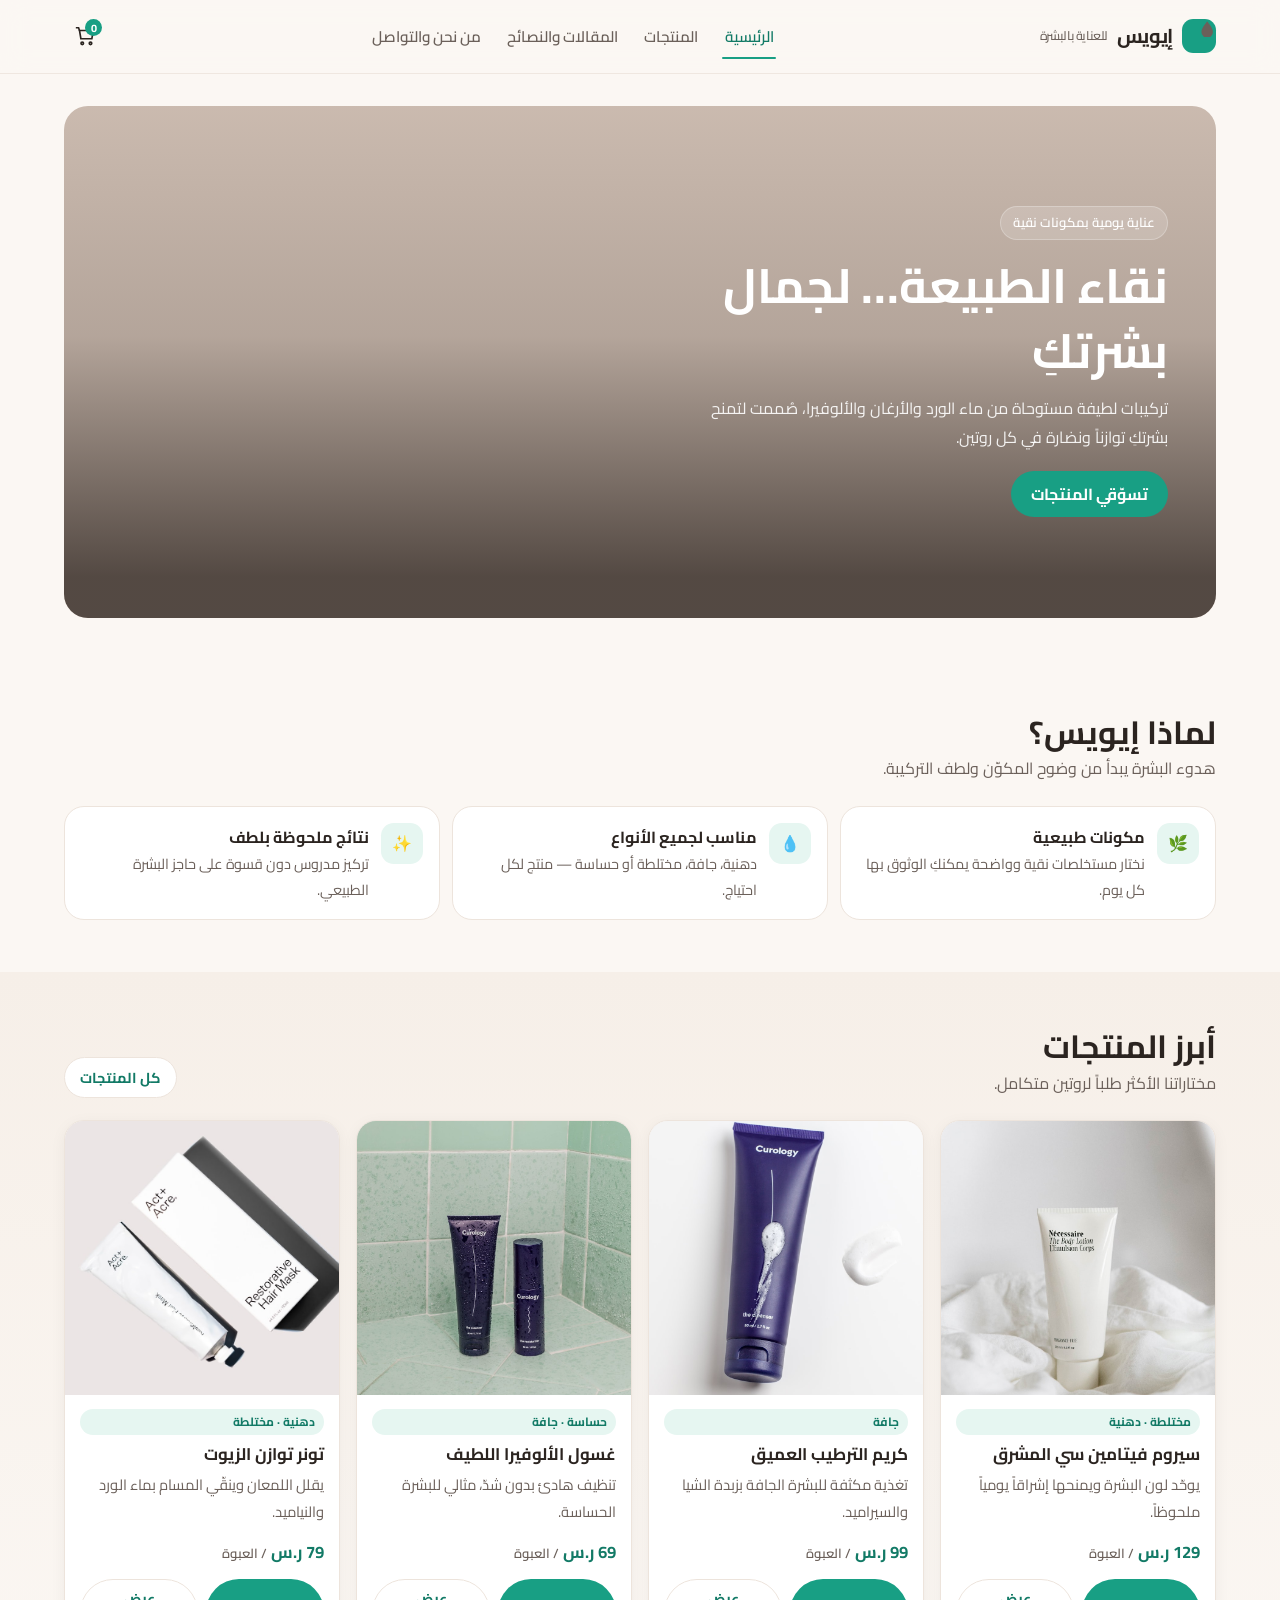
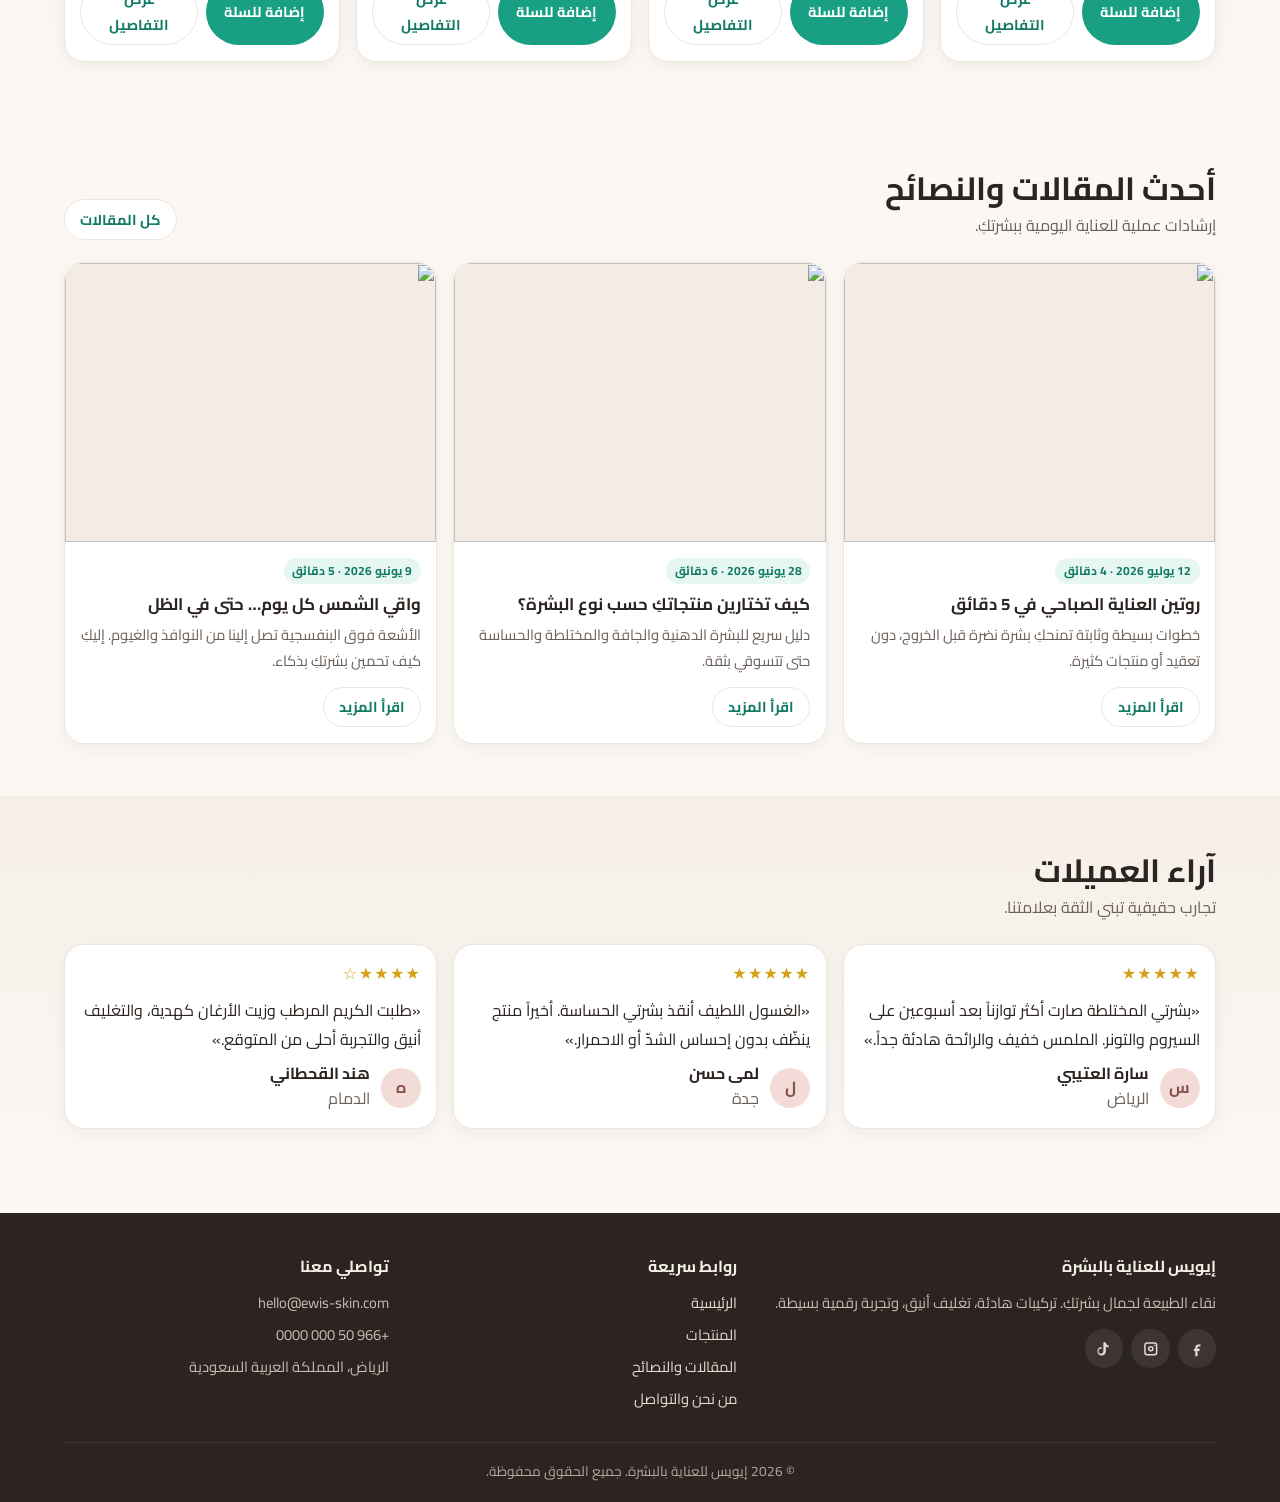
==== cosmetic-main/index.html @ 7ab4794b "Add files via upload" ====
<!DOCTYPE html>
<html lang="ar" dir="rtl">
<head>
  <meta charset="UTF-8">
  <meta name="viewport" content="width=device-width, initial-scale=1">
  <meta name="description" content="إيويس للعناية بالبشرة — تركيبات لطيفة بمكونات طبيعية لنضارة يومية.">
  <title>إيويس للعناية بالبشرة | الصفحة الرئيسية</title>
  <link rel="icon" href="favicon.svg" type="image/svg+xml">
  <link rel="preconnect" href="https://fonts.googleapis.com">
  <link rel="preconnect" href="https://fonts.gstatic.com" crossorigin>
  <link rel="preconnect" href="https://images.unsplash.com">
  <link href="https://fonts.googleapis.com/css2?family=Cairo:wght@400;500;600;700&display=swap" rel="stylesheet">
  <link rel="stylesheet" href="css/style.css">
</head>
<body data-page="home">
  <a class="skip-link" href="#main">تخطّي إلى المحتوى</a>

  <header class="header">
    <div class="header__inner">
      <a class="logo" href="index.html" aria-label="إيويس — الرئيسية">
        <span class="logo__mark" aria-hidden="true">
          <svg viewBox="0 0 24 24" fill="none"><path d="M12 3c4.5 6 7.5 10 7.5 14a7.5 7.5 0 1 1-15 0C4.5 13 7.5 9 12 3z" fill="currentColor"/></svg>
        </span>
        إيويس
        <span>للعناية بالبشرة</span>
      </a>
      <nav class="nav" aria-label="التنقل الرئيسي">
        <a href="index.html" data-nav="home">الرئيسية</a>
        <a href="products.html" data-nav="products">المنتجات</a>
        <a href="blog.html" data-nav="blog">المقالات والنصائح</a>
        <a href="about.html" data-nav="about">من نحن والتواصل</a>
      </nav>
      <div class="header__actions">
        <button class="icon-btn" type="button" data-open-cart aria-label="سلة التسوق">
          <svg width="22" height="22" viewBox="0 0 24 24" fill="none" stroke="currentColor" stroke-width="1.8"><path d="M6 6h15l-1.5 9h-12z"/><path d="M6 6 5 3H2"/><circle cx="9" cy="20" r="1.4"/><circle cx="18" cy="20" r="1.4"/></svg>
          <span class="cart-count" data-cart-count hidden>0</span>
        </button>
        <button class="icon-btn menu-btn" type="button" data-open-menu aria-label="فتح القائمة">
          <svg width="22" height="22" viewBox="0 0 24 24" fill="none" stroke="currentColor" stroke-width="1.8"><path d="M4 7h16M4 12h16M4 17h16"/></svg>
        </button>
      </div>
    </div>
  </header>

  <div class="nav-overlay" data-close></div>
  <nav class="mobile-nav" aria-label="قائمة الجوال">
    <a href="index.html" data-nav="home">الرئيسية</a>
    <a href="products.html" data-nav="products">المنتجات</a>
    <a href="blog.html" data-nav="blog">المقالات والنصائح</a>
    <a href="about.html" data-nav="about">من نحن والتواصل</a>
  </nav>

  <main id="main">
    <section class="hero">
      <div class="container">
        <div class="hero__card" style="background-image:url('https://images.unsplash.com/photo-1616394584738-fc6e612e71b9?auto=format&fit=crop&w=1600&q=75')">
          <div class="hero__content">
            <div class="eyebrow">عناية يومية بمكونات نقية</div>
            <h1>نقاء الطبيعة… لجمال بشرتكِ</h1>
            <p>تركيبات لطيفة مستوحاة من ماء الورد والأرغان والألوفيرا، صُممت لتمنح بشرتكِ توازناً ونضارة في كل روتين.</p>
            <a class="btn btn--primary" href="products.html">تسوّقي المنتجات</a>
          </div>
        </div>
      </div>
    </section>

    <section class="section" aria-labelledby="benefits-title">
      <div class="container">
        <div class="section__head">
          <div>
            <h2 id="benefits-title">لماذا إيويس؟</h2>
            <p class="muted">هدوء البشرة يبدأ من وضوح المكوّن ولطف التركيبة.</p>
          </div>
        </div>
        <div class="benefits">
          <article class="benefit">
            <div class="benefit__icon" aria-hidden="true">🌿</div>
            <div>
              <h3>مكونات طبيعية</h3>
              <p>نختار مستخلصات نقية وواضحة يمكنكِ الوثوق بها كل يوم.</p>
            </div>
          </article>
          <article class="benefit">
            <div class="benefit__icon" aria-hidden="true">💧</div>
            <div>
              <h3>مناسب لجميع الأنواع</h3>
              <p>دهنية، جافة، مختلطة أو حساسة — منتج لكل احتياج.</p>
            </div>
          </article>
          <article class="benefit">
            <div class="benefit__icon" aria-hidden="true">✨</div>
            <div>
              <h3>نتائج ملحوظة بلطف</h3>
              <p>تركيز مدروس دون قسوة على حاجز البشرة الطبيعي.</p>
            </div>
          </article>
        </div>
      </div>
    </section>

    <section class="section section--alt" aria-labelledby="featured-title">
      <div class="container">
        <div class="section__head">
          <div>
            <h2 id="featured-title">أبرز المنتجات</h2>
            <p class="muted">مختاراتنا الأكثر طلباً لروتين متكامل.</p>
          </div>
          <a class="btn btn--ghost btn--sm" href="products.html">كل المنتجات</a>
        </div>
        <div class="grid grid--4" data-featured></div>
      </div>
    </section>

    <section class="section" aria-labelledby="articles-title">
      <div class="container">
        <div class="section__head">
          <div>
            <h2 id="articles-title">أحدث المقالات والنصائح</h2>
            <p class="muted">إرشادات عملية للعناية اليومية ببشرتكِ.</p>
          </div>
          <a class="btn btn--ghost btn--sm" href="blog.html">كل المقالات</a>
        </div>
        <div class="grid grid--3" data-home-articles></div>
      </div>
    </section>

    <section class="section section--alt" aria-labelledby="reviews-title">
      <div class="container">
        <div class="section__head">
          <div>
            <h2 id="reviews-title">آراء العميلات</h2>
            <p class="muted">تجارب حقيقية تبني الثقة بعلامتنا.</p>
          </div>
        </div>
        <div class="grid grid--3" data-reviews></div>
      </div>
    </section>
  </main>

  <footer class="footer">
    <div class="container footer__grid">
      <div>
        <h3>إيويس للعناية بالبشرة</h3>
        <p>نقاء الطبيعة لجمال بشرتكِ. تركيبات هادئة، تغليف أنيق، وتجربة رقمية بسيطة.</p>
        <div class="footer__social">
          <a href="https://www.facebook.com/" target="_blank" rel="noopener noreferrer" aria-label="فيسبوك"><svg viewBox="0 0 24 24"><path d="M14 9h3V6h-3c-2.2 0-4 1.8-4 4v2H8v3h2v7h3v-7h2.6l.4-3H13v-2c0-.6.4-1 1-1z"/></svg></a>
          <a href="https://www.instagram.com/" target="_blank" rel="noopener noreferrer" aria-label="إنستغرام"><svg viewBox="0 0 24 24"><path d="M7 3h10a4 4 0 0 1 4 4v10a4 4 0 0 1-4 4H7a4 4 0 0 1-4-4V7a4 4 0 0 1 4-4zm10 2H7a2 2 0 0 0-2 2v10a2 2 0 0 0 2 2h10a2 2 0 0 0 2-2V7a2 2 0 0 0-2-2zm-5 3.2A3.8 3.8 0 1 1 8.2 12 3.8 3.8 0 0 1 12 8.2zm0 2A1.8 1.8 0 1 0 13.8 12 1.8 1.8 0 0 0 12 10.2zM17.4 6.6a.9.9 0 1 1-.9.9.9.9 0 0 1 .9-.9z"/></svg></a>
          <a href="https://www.tiktok.com/" target="_blank" rel="noopener noreferrer" aria-label="تيك توك"><svg viewBox="0 0 24 24"><path d="M14.5 3c.4 2.4 1.8 4.2 4.2 4.6v2.4c-1.4 0-2.7-.4-3.9-1.2v6.5A5.8 5.8 0 1 1 9 9.6v2.5a3.3 3.3 0 1 0 2.4 3.2V3h3.1z"/></svg></a>
        </div>
      </div>
      <div>
        <h3>روابط سريعة</h3>
        <ul>
          <li><a href="index.html">الرئيسية</a></li>
          <li><a href="products.html">المنتجات</a></li>
          <li><a href="blog.html">المقالات والنصائح</a></li>
          <li><a href="about.html">من نحن والتواصل</a></li>
        </ul>
      </div>
      <div>
        <h3>تواصلي معنا</h3>
        <ul>
          <li>hello@ewis-skin.com</li>
          <li>+966 50 000 0000</li>
          <li>الرياض، المملكة العربية السعودية</li>
        </ul>
      </div>
    </div>
    <div class="container footer__copy">© 2026 إيويس للعناية بالبشرة. جميع الحقوق محفوظة.</div>
  </footer>

  <div class="drawer-overlay" data-drawer-overlay></div>
  <aside class="cart-drawer" aria-label="سلة التسوق">
    <div class="cart-drawer__head">
      <strong>سلتكِ</strong>
      <button class="icon-btn" type="button" data-close aria-label="إغلاق">✕</button>
    </div>
    <div class="cart-drawer__list" data-cart-list></div>
    <div class="cart-drawer__foot">
      <div class="cart-total"><span>الإجمالي</span><span data-cart-total>0 ر.س</span></div>
      <button class="btn btn--primary" type="button" data-checkout>طلب المنتجات</button>
    </div>
  </aside>

  <div class="modal" data-modal role="dialog" aria-modal="true" aria-label="تفاصيل المنتج">
    <div class="modal__backdrop" data-modal-backdrop></div>
    <div class="modal__panel">
      <div class="modal__head">
        <strong>تفاصيل المنتج</strong>
        <button class="icon-btn" type="button" data-close aria-label="إغلاق">✕</button>
      </div>
      <div class="modal__body" data-modal-content></div>
    </div>
  </div>

  <script src="js/data.js"></script>
  <script src="js/main.js"></script>
</body>
</html>
---- cosmetic-main/css/style.css ----
/* إيويس — نظام تصميم Mobile-First للعناية بالبشرة */
:root {
  --bg: #fbf7f3;
  --bg-alt: #f3ebe4;
  --surface: #ffffff;
  --pink: #f3dcd8;
  --pink-deep: #c98b86;
  --nude: #e8d5c4;
  --sage: #c9d9c8;
  --sage-deep: #6f907c;
  --teal: #189f84;
  --teal-dark: #127a66;
  --teal-soft: #e6f6f1;
  --ink: #2b2420;
  --ink-soft: #6b605a;
  --line: #ede4dc;
  --shadow: 0 10px 32px rgba(43, 36, 32, 0.07);
  --shadow-sm: 0 4px 16px rgba(43, 36, 32, 0.05);
  --radius: 1.25rem;
  --radius-sm: 0.85rem;
  --header: 4.25rem;
  --max: 72rem;
  --font: "Cairo", system-ui, sans-serif;
}

*,
*::before,
*::after {
  box-sizing: border-box;
  margin: 0;
  padding: 0;
}

html {
  scroll-behavior: smooth;
}

body {
  font-family: var(--font);
  background: var(--bg);
  color: var(--ink);
  line-height: 1.8;
  min-height: 100vh;
  overflow-x: hidden;
}

img {
  max-width: 100%;
  display: block;
  height: auto;
}

a {
  color: inherit;
  text-decoration: none;
}

button,
input,
textarea,
select {
  font: inherit;
}

button {
  cursor: pointer;
  border: 0;
  background: none;
}

ul {
  list-style: none;
}

.skip-link {
  position: absolute;
  inset-inline-start: 1rem;
  top: -4rem;
  z-index: 100;
  background: var(--teal);
  color: #fff;
  padding: 0.5rem 1rem;
  border-radius: 0.5rem;
}

.skip-link:focus {
  top: 0.75rem;
}

.container {
  width: min(100% - 2rem, var(--max));
  margin-inline: auto;
}

/* ===== Header ===== */
.header {
  position: sticky;
  top: 0;
  z-index: 50;
  height: var(--header);
  display: flex;
  align-items: center;
  background: rgba(251, 247, 243, 0.88);
  backdrop-filter: blur(14px);
  border-bottom: 1px solid rgba(237, 228, 220, 0.8);
}

.header__inner {
  display: flex;
  align-items: center;
  justify-content: space-between;
  gap: 0.75rem;
  width: min(100% - 2rem, var(--max));
  margin-inline: auto;
}

.logo {
  display: flex;
  align-items: center;
  gap: 0.55rem;
  font-weight: 700;
  font-size: 1.25rem;
  letter-spacing: -0.02em;
}

.logo__mark {
  width: 2.15rem;
  height: 2.15rem;
  border-radius: 0.7rem;
  background: var(--teal);
  display: grid;
  place-items: center;
  color: #fff;
  flex-shrink: 0;
}

.logo__mark svg {
  width: 1.15rem;
  height: 1.15rem;
}

.logo span {
  color: var(--ink-soft);
  font-weight: 500;
  font-size: 0.78rem;
  display: none;
}

.nav {
  display: none;
}

.nav a {
  color: var(--ink-soft);
  font-weight: 600;
  font-size: 0.95rem;
  padding: 0.35rem 0.15rem;
  position: relative;
}

.nav a:hover,
.nav a.is-active {
  color: var(--teal-dark);
}

.nav a.is-active::after {
  content: "";
  position: absolute;
  right: 0;
  left: 0;
  bottom: -0.2rem;
  height: 2px;
  background: var(--teal);
  border-radius: 2px;
}

.header__actions {
  display: flex;
  align-items: center;
  gap: 0.35rem;
}

.icon-btn {
  width: 2.6rem;
  height: 2.6rem;
  border-radius: 50%;
  display: grid;
  place-items: center;
  color: var(--ink);
  position: relative;
  transition: background 0.2s;
}

.icon-btn:hover {
  background: var(--bg-alt);
}

.cart-count {
  position: absolute;
  top: 0.2rem;
  inset-inline-start: 0.2rem;
  min-width: 1.1rem;
  height: 1.1rem;
  padding: 0 0.25rem;
  border-radius: 999px;
  background: var(--teal);
  color: #fff;
  font-size: 0.68rem;
  font-weight: 700;
  display: grid;
  place-items: center;
}

.menu-btn {
  display: grid;
}

.nav-overlay,
.drawer-overlay {
  position: fixed;
  inset: 0;
  background: rgba(43, 36, 32, 0.4);
  opacity: 0;
  visibility: hidden;
  transition: 0.25s;
  z-index: 60;
}

.nav-overlay.is-open,
.drawer-overlay.is-open {
  opacity: 1;
  visibility: visible;
}

.mobile-nav {
  position: fixed;
  top: 0;
  bottom: 0;
  inset-inline-start: 0;
  width: min(20rem, 86vw);
  background: var(--surface);
  z-index: 70;
  padding: 1.25rem;
  transform: translateX(-110%);
  transition: transform 0.3s ease;
  display: flex;
  flex-direction: column;
  gap: 0.35rem;
  box-shadow: var(--shadow);
}

[dir="rtl"] .mobile-nav {
  transform: translateX(110%);
}

.mobile-nav.is-open {
  transform: translateX(0);
}

.mobile-nav a {
  padding: 0.85rem 0.6rem;
  border-radius: var(--radius-sm);
  font-weight: 600;
  color: var(--ink);
}

.mobile-nav a.is-active,
.mobile-nav a:hover {
  background: var(--teal-soft);
  color: var(--teal-dark);
}

/* ===== Buttons ===== */
.btn {
  display: inline-flex;
  align-items: center;
  justify-content: center;
  gap: 0.4rem;
  min-height: 2.85rem;
  padding: 0.55rem 1.25rem;
  border-radius: 999px;
  font-weight: 700;
  transition: 0.2s ease;
  text-align: center;
}

.btn--primary {
  background: var(--teal);
  color: #fff;
}

.btn--primary:hover {
  background: var(--teal-dark);
  transform: translateY(-1px);
}

.btn--ghost {
  background: #fff;
  color: var(--teal-dark);
  border: 1px solid var(--line);
}

.btn--ghost:hover {
  border-color: var(--teal);
  background: var(--teal-soft);
}

.btn--full {
  width: 100%;
}

.btn--sm {
  min-height: 2.4rem;
  padding: 0.4rem 0.95rem;
  font-size: 0.9rem;
}

/* ===== Hero ===== */
.hero {
  padding: 1.5rem 0 2.5rem;
}

.hero__card {
  position: relative;
  overflow: hidden;
  border-radius: 1.5rem;
  min-height: 28rem;
  display: grid;
  align-items: end;
  background: #d9c8bc center / cover no-repeat;
}

.hero__card::after {
  content: "";
  position: absolute;
  inset: 0;
  background: linear-gradient(
    to top,
    rgba(32, 24, 20, 0.72) 8%,
    rgba(32, 24, 20, 0.2) 55%,
    rgba(32, 24, 20, 0.08)
  );
}

.hero__content {
  position: relative;
  z-index: 1;
  padding: 1.6rem 1.25rem 1.75rem;
  color: #fff;
}

.eyebrow {
  display: inline-flex;
  align-items: center;
  gap: 0.4rem;
  background: rgba(255, 255, 255, 0.16);
  border: 1px solid rgba(255, 255, 255, 0.25);
  padding: 0.25rem 0.75rem;
  border-radius: 999px;
  font-size: 0.82rem;
  font-weight: 600;
  margin-bottom: 0.85rem;
}

.hero h1 {
  font-size: clamp(1.7rem, 6vw, 3rem);
  line-height: 1.35;
  font-weight: 700;
  margin-bottom: 0.7rem;
}

.hero p {
  color: rgba(255, 255, 255, 0.9);
  margin-bottom: 1.2rem;
  max-width: 34rem;
}

/* ===== Sections ===== */
.section {
  padding: 2.5rem 0;
}

.section--alt {
  background: linear-gradient(180deg, #f6efe8 0%, var(--bg) 100%);
}

.section__head {
  display: flex;
  flex-wrap: wrap;
  align-items: flex-end;
  justify-content: space-between;
  gap: 0.75rem 1rem;
  margin-bottom: 1.4rem;
}

.section__head h2,
.page-hero h1,
.article h1 {
  font-size: clamp(1.4rem, 3.5vw, 2rem);
  line-height: 1.4;
}

.muted {
  color: var(--ink-soft);
}

.page-hero {
  padding: 2rem 0 0.5rem;
}

.page-hero p {
  color: var(--ink-soft);
  max-width: 38rem;
  margin-top: 0.4rem;
}

/* ===== Cards / Grids ===== */
.grid {
  display: grid;
  gap: 1rem;
}

.grid--2,
.grid--3,
.grid--4 {
  grid-template-columns: 1fr;
}

.product-card,
.article-card,
.review-card,
.info-card,
.form-card {
  background: var(--surface);
  border: 1px solid var(--line);
  border-radius: var(--radius);
  box-shadow: var(--shadow-sm);
  overflow: hidden;
}

.product-card {
  display: flex;
  flex-direction: column;
}

.product-card__media {
  display: block;
  position: relative;
  aspect-ratio: 1 / 1;
  background: var(--bg-alt);
  overflow: hidden;
  flex-shrink: 0;
}

.article-card__media {
  display: block;
  position: relative;
  aspect-ratio: 4 / 3;
  background: var(--bg-alt);
  overflow: hidden;
}

.product-card__media img,
.article-card__media img,
.article-cover img {
  position: absolute;
  inset: 0;
  width: 100%;
  height: 100%;
  object-fit: cover;
  transition: transform 0.45s ease;
}

.product-card:hover img,
.article-card:hover img {
  transform: scale(1.05);
}

.product-card__body,
.article-card__body,
.review-card,
.info-card,
.form-card {
  padding: 0.85rem 0.95rem 1rem;
}

.product-card__body {
  display: flex;
  flex-direction: column;
  flex: 1;
}

.product-card__body p {
  display: -webkit-box;
  -webkit-line-clamp: 2;
  -webkit-box-orient: vertical;
  overflow: hidden;
  margin-bottom: 0.5rem;
}

.badge {
  display: inline-block;
  background: var(--teal-soft);
  color: var(--teal-dark);
  font-size: 0.75rem;
  font-weight: 700;
  padding: 0.15rem 0.55rem;
  border-radius: 999px;
  margin-bottom: 0.45rem;
}

.product-card h3,
.article-card h3 {
  font-size: 1.05rem;
  line-height: 1.5;
  margin-bottom: 0.3rem;
}

.product-card p,
.article-card p {
  color: var(--ink-soft);
  font-size: 0.92rem;
  margin-bottom: 0.75rem;
}

.price {
  font-weight: 700;
  color: var(--teal-dark);
  font-size: 1.05rem;
}

.price small {
  font-weight: 600;
  font-size: 0.82rem;
  color: var(--ink-soft);
}

.card-actions {
  display: grid;
  grid-template-columns: 1fr 1fr;
  gap: 0.45rem;
  margin-top: auto;
  padding-top: 0.7rem;
}

.card-actions .btn {
  width: 100%;
}

/* ===== Filters ===== */
.filters {
  display: flex;
  flex-wrap: wrap;
  gap: 0.45rem;
  margin: 1.1rem 0 1.35rem;
}

.filter-btn {
  padding: 0.4rem 0.95rem;
  border-radius: 999px;
  border: 1px solid var(--line);
  background: #fff;
  color: var(--ink-soft);
  font-weight: 600;
  font-size: 0.9rem;
}

.filter-btn.is-active,
.filter-btn:hover {
  background: var(--teal);
  border-color: var(--teal);
  color: #fff;
}

.product-card.is-hidden {
  display: none;
}

.empty-state {
  display: none;
  text-align: center;
  padding: 2rem 1rem;
  color: var(--ink-soft);
}

.empty-state.is-visible {
  display: block;
}

/* ===== Reviews ===== */
.review-card {
  display: flex;
  flex-direction: column;
  gap: 0.55rem;
}

.stars {
  color: #d4a017;
  letter-spacing: 0.08em;
}

.review-card footer {
  margin-top: auto;
  display: flex;
  align-items: center;
  gap: 0.7rem;
}

.avatar {
  width: 2.5rem;
  height: 2.5rem;
  border-radius: 50%;
  display: grid;
  place-items: center;
  background: var(--pink);
  color: #8a504c;
  font-weight: 700;
}

.review-card strong {
  display: block;
  line-height: 1.3;
}

/* ===== Benefits strip ===== */
.benefits {
  display: grid;
  gap: 0.75rem;
}

.benefit {
  display: flex;
  gap: 0.8rem;
  align-items: flex-start;
  padding: 1rem;
  background: #fff;
  border: 1px solid var(--line);
  border-radius: var(--radius);
}

.benefit__icon {
  width: 2.6rem;
  height: 2.6rem;
  border-radius: 0.8rem;
  background: var(--teal-soft);
  color: var(--teal-dark);
  display: grid;
  place-items: center;
  flex-shrink: 0;
}

.benefit h3 {
  font-size: 1rem;
}

.benefit p {
  color: var(--ink-soft);
  font-size: 0.9rem;
}

/* ===== About ===== */
.about-hero {
  display: grid;
  gap: 1.25rem;
  align-items: center;
}

.about-hero__media {
  border-radius: var(--radius);
  overflow: hidden;
  min-height: 14rem;
  background: var(--bg-alt);
}

.about-hero__media img {
  width: 100%;
  height: 100%;
  object-fit: cover;
  min-height: 16rem;
}

.chips {
  display: flex;
  flex-wrap: wrap;
  gap: 0.45rem;
  margin-top: 0.9rem;
}

.chip {
  background: #fff;
  border: 1px solid var(--line);
  padding: 0.35rem 0.8rem;
  border-radius: 999px;
  font-size: 0.88rem;
  font-weight: 600;
}

.social-row {
  display: flex;
  flex-wrap: wrap;
  gap: 0.6rem;
  margin-top: 0.9rem;
}

.social-btn {
  display: inline-flex;
  align-items: center;
  gap: 0.45rem;
  padding: 0.55rem 0.95rem;
  border-radius: 999px;
  background: #fff;
  border: 1px solid var(--line);
  font-weight: 700;
}

.social-btn:hover {
  border-color: var(--teal);
  color: var(--teal-dark);
  background: var(--teal-soft);
}

/* ===== Forms ===== */
.form {
  display: grid;
  gap: 0.85rem;
}

.field label {
  display: block;
  font-weight: 700;
  margin-bottom: 0.3rem;
  font-size: 0.92rem;
}

.field input,
.field textarea {
  width: 100%;
  border: 1px solid var(--line);
  background: #fff;
  border-radius: 0.85rem;
  padding: 0.7rem 0.9rem;
  color: var(--ink);
  outline: none;
}

.field input:focus,
.field textarea:focus {
  border-color: var(--teal);
  box-shadow: 0 0 0 3px rgba(24, 159, 132, 0.15);
}

.field textarea {
  min-height: 8rem;
  resize: vertical;
}

.form-note {
  font-size: 0.85rem;
  color: var(--ink-soft);
}

.form-success {
  display: none;
  background: var(--teal-soft);
  color: var(--teal-dark);
  border-radius: var(--radius-sm);
  padding: 0.85rem 1rem;
  font-weight: 600;
}

.form-success.is-visible {
  display: block;
}

.field-error {
  color: #b42318;
  font-size: 0.82rem;
  margin-top: 0.25rem;
  display: none;
}

.field.is-invalid .field-error {
  display: block;
}

.field.is-invalid input,
.field.is-invalid textarea {
  border-color: #e3a29c;
}

/* ===== Article ===== */
.article-cover {
  border-radius: var(--radius);
  overflow: hidden;
  aspect-ratio: 16 / 9;
  background: var(--bg-alt);
  margin: 1rem 0 1.25rem;
}

.article-meta {
  color: var(--ink-soft);
  font-size: 0.9rem;
  display: flex;
  gap: 0.75rem;
  flex-wrap: wrap;
}

.article-body p {
  margin-bottom: 1rem;
  font-size: 1.05rem;
}

/* ===== Footer ===== */
.footer {
  margin-top: 2rem;
  background: #2b2420;
  color: #f6efe8;
  padding: 2.4rem 0 1.2rem;
}

.footer a {
  color: #e8dcd2;
}

.footer a:hover {
  color: #fff;
}

.footer__grid {
  display: grid;
  gap: 1.5rem;
}

.footer h3 {
  font-size: 1rem;
  margin-bottom: 0.6rem;
}

.footer p,
.footer li {
  color: #c9bdb3;
  font-size: 0.92rem;
}

.footer li + li {
  margin-top: 0.35rem;
}

.footer__social {
  display: flex;
  gap: 0.5rem;
  margin-top: 0.8rem;
}

.footer__social a {
  width: 2.4rem;
  height: 2.4rem;
  border-radius: 50%;
  display: grid;
  place-items: center;
  background: rgba(255, 255, 255, 0.08);
}

.footer__social svg,
.social-btn svg {
  width: 1.1rem;
  height: 1.1rem;
  fill: currentColor;
}

.footer__copy {
  margin-top: 1.8rem;
  padding-top: 1rem;
  border-top: 1px solid rgba(255, 255, 255, 0.08);
  font-size: 0.85rem;
  color: #b5a89e;
  text-align: center;
}

/* ===== Cart drawer ===== */
.cart-drawer {
  position: fixed;
  top: 0;
  bottom: 0;
  inset-inline-end: 0;
  width: min(22rem, 92vw);
  background: #fff;
  z-index: 80;
  display: flex;
  flex-direction: column;
  transform: translateX(110%);
  transition: transform 0.3s ease;
  box-shadow: var(--shadow);
}

[dir="rtl"] .cart-drawer {
  transform: translateX(-110%);
}

.cart-drawer.is-open {
  transform: translateX(0);
}

.cart-drawer__head,
.modal__head {
  display: flex;
  align-items: center;
  justify-content: space-between;
  padding: 1rem 1.1rem;
  border-bottom: 1px solid var(--line);
}

.cart-drawer__list {
  flex: 1;
  overflow: auto;
  padding: 1rem;
  display: grid;
  gap: 0.75rem;
  align-content: start;
}

.cart-item {
  display: grid;
  grid-template-columns: 4rem 1fr auto;
  gap: 0.7rem;
  align-items: center;
}

.cart-item img {
  width: 4rem;
  height: 4rem;
  object-fit: cover;
  border-radius: 0.7rem;
  background: var(--bg-alt);
}

.cart-item h4 {
  font-size: 0.9rem;
  line-height: 1.4;
}

.qty {
  display: inline-flex;
  align-items: center;
  gap: 0.35rem;
  margin-top: 0.25rem;
}

.qty button {
  width: 1.6rem;
  height: 1.6rem;
  border-radius: 50%;
  background: var(--bg-alt);
  font-weight: 700;
}

.cart-drawer__foot {
  padding: 1rem 1.1rem 1.25rem;
  border-top: 1px solid var(--line);
  display: grid;
  gap: 0.7rem;
}

.cart-total {
  display: flex;
  justify-content: space-between;
  font-weight: 700;
}

.cart-empty {
  color: var(--ink-soft);
  text-align: center;
  padding: 2rem 0.5rem;
}

/* ===== Modal ===== */
.modal {
  position: fixed;
  inset: 0;
  z-index: 90;
  display: grid;
  place-items: center;
  padding: 1rem;
  opacity: 0;
  visibility: hidden;
  transition: 0.25s;
}

.modal.is-open {
  opacity: 1;
  visibility: visible;
}

.modal__backdrop {
  position: absolute;
  inset: 0;
  background: rgba(43, 36, 32, 0.45);
}

.modal__panel {
  position: relative;
  width: min(40rem, 100%);
  max-height: min(90vh, 44rem);
  overflow: auto;
  background: #fff;
  border-radius: 1.25rem;
  box-shadow: var(--shadow);
}

.modal__body {
  display: grid;
  gap: 1rem;
  padding: 1rem 1.1rem 1.25rem;
}

.modal__body img {
  width: 100%;
  aspect-ratio: 16 / 10;
  object-fit: cover;
  border-radius: var(--radius-sm);
  background: var(--bg-alt);
}

/* ===== Toast ===== */
.toast {
  position: fixed;
  bottom: 1.1rem;
  left: 50%;
  transform: translate(-50%, 120%);
  background: var(--ink);
  color: #fff;
  padding: 0.7rem 1.1rem;
  border-radius: 999px;
  z-index: 100;
  font-weight: 600;
  font-size: 0.9rem;
  transition: transform 0.3s ease;
  white-space: nowrap;
}

.toast.is-visible {
  transform: translate(-50%, 0);
}

/* ===== Tablet+ ===== */
@media (min-width: 720px) {
  .logo span {
    display: inline;
  }

  .grid--2 {
    grid-template-columns: 1fr 1fr;
  }

  .grid--3,
  .grid--4 {
    grid-template-columns: repeat(2, 1fr);
  }

  .hero__card {
    min-height: 32rem;
    align-items: center;
  }

  .hero__content {
    padding: 3rem 3rem;
    max-width: 36rem;
  }

  .benefits {
    grid-template-columns: repeat(3, 1fr);
  }

  .about-hero {
    grid-template-columns: 1.05fr 0.95fr;
  }

  .footer__grid {
    grid-template-columns: 1.4fr 1fr 1fr;
  }

  .modal__body {
    grid-template-columns: 1fr 1fr;
    align-items: start;
  }
}

/* ===== Desktop ===== */
@media (min-width: 1024px) {
  :root {
    --header: 4.6rem;
  }

  .menu-btn {
    display: none;
  }

  .nav {
    display: flex;
    align-items: center;
    gap: 1.35rem;
  }

  .grid--3 {
    grid-template-columns: repeat(3, 1fr);
  }

  .grid--4 {
    grid-template-columns: repeat(4, 1fr);
  }

  .hero {
    padding-top: 2rem;
  }

  .section {
    padding: 3.25rem 0;
  }
}

/* ===== Product details ===== */
.breadcrumb {
  display: flex;
  flex-wrap: wrap;
  gap: 0.4rem;
  align-items: center;
  color: var(--ink-soft);
  font-size: 0.9rem;
  margin-bottom: 1.1rem;
}

.breadcrumb a:hover {
  color: var(--teal-dark);
}

.product-detail {
  display: grid;
  gap: 1.35rem;
}

.product-detail__media {
  background: var(--bg-alt);
  border: 1px solid var(--line);
  border-radius: var(--radius);
  overflow: hidden;
}

.product-detail__media img {
  width: 100%;
  aspect-ratio: 1;
  object-fit: cover;
}

.product-detail__info h1 {
  font-size: clamp(1.45rem, 3vw, 2rem);
  line-height: 1.4;
  margin: 0.25rem 0 0.35rem;
}

.product-rating {
  color: #c4a017;
  font-weight: 700;
  margin-bottom: 0.7rem;
}

.product-detail__price {
  font-size: 1.35rem;
  margin: 0.9rem 0;
}

.specs {
  display: grid;
  gap: 0.55rem;
  margin-bottom: 1.1rem;
}

.specs > div {
  display: flex;
  justify-content: space-between;
  gap: 1rem;
  padding-bottom: 0.5rem;
  border-bottom: 1px solid var(--line);
}

.specs dt {
  color: var(--ink-soft);
  font-weight: 600;
}

.specs dd {
  font-weight: 700;
}

.pdp-actions {
  display: flex;
  flex-wrap: wrap;
  gap: 0.65rem;
  align-items: center;
  margin-bottom: 1.4rem;
}

.qty-box {
  display: inline-flex;
  align-items: center;
  border: 1px solid var(--line);
  border-radius: 999px;
  background: #fff;
  overflow: hidden;
}

.qty-box button {
  width: 2.5rem;
  height: 2.7rem;
  font-weight: 700;
  font-size: 1.1rem;
}

.qty-box input {
  width: 2.6rem;
  border: 0;
  text-align: center;
  background: transparent;
  color: var(--ink);
}

.pdp-block h2 {
  font-size: 1.05rem;
  margin-bottom: 0.55rem;
}

.pdp-block + .pdp-block {
  margin-top: 1.15rem;
}

.benefits-list {
  display: grid;
  gap: 0.4rem;
}

.benefits-list li {
  position: relative;
  padding-inline-start: 1.35rem;
  color: var(--ink-soft);
}

.benefits-list li::before {
  content: "✓";
  position: absolute;
  inset-inline-start: 0;
  color: var(--teal);
  font-weight: 700;
}

@media (min-width: 720px) {
  .product-detail {
    grid-template-columns: 0.95fr 1.05fr;
    align-items: start;
    gap: 2rem;
  }

  .product-detail__media {
    position: sticky;
    top: calc(var(--header) + 1rem);
  }
}
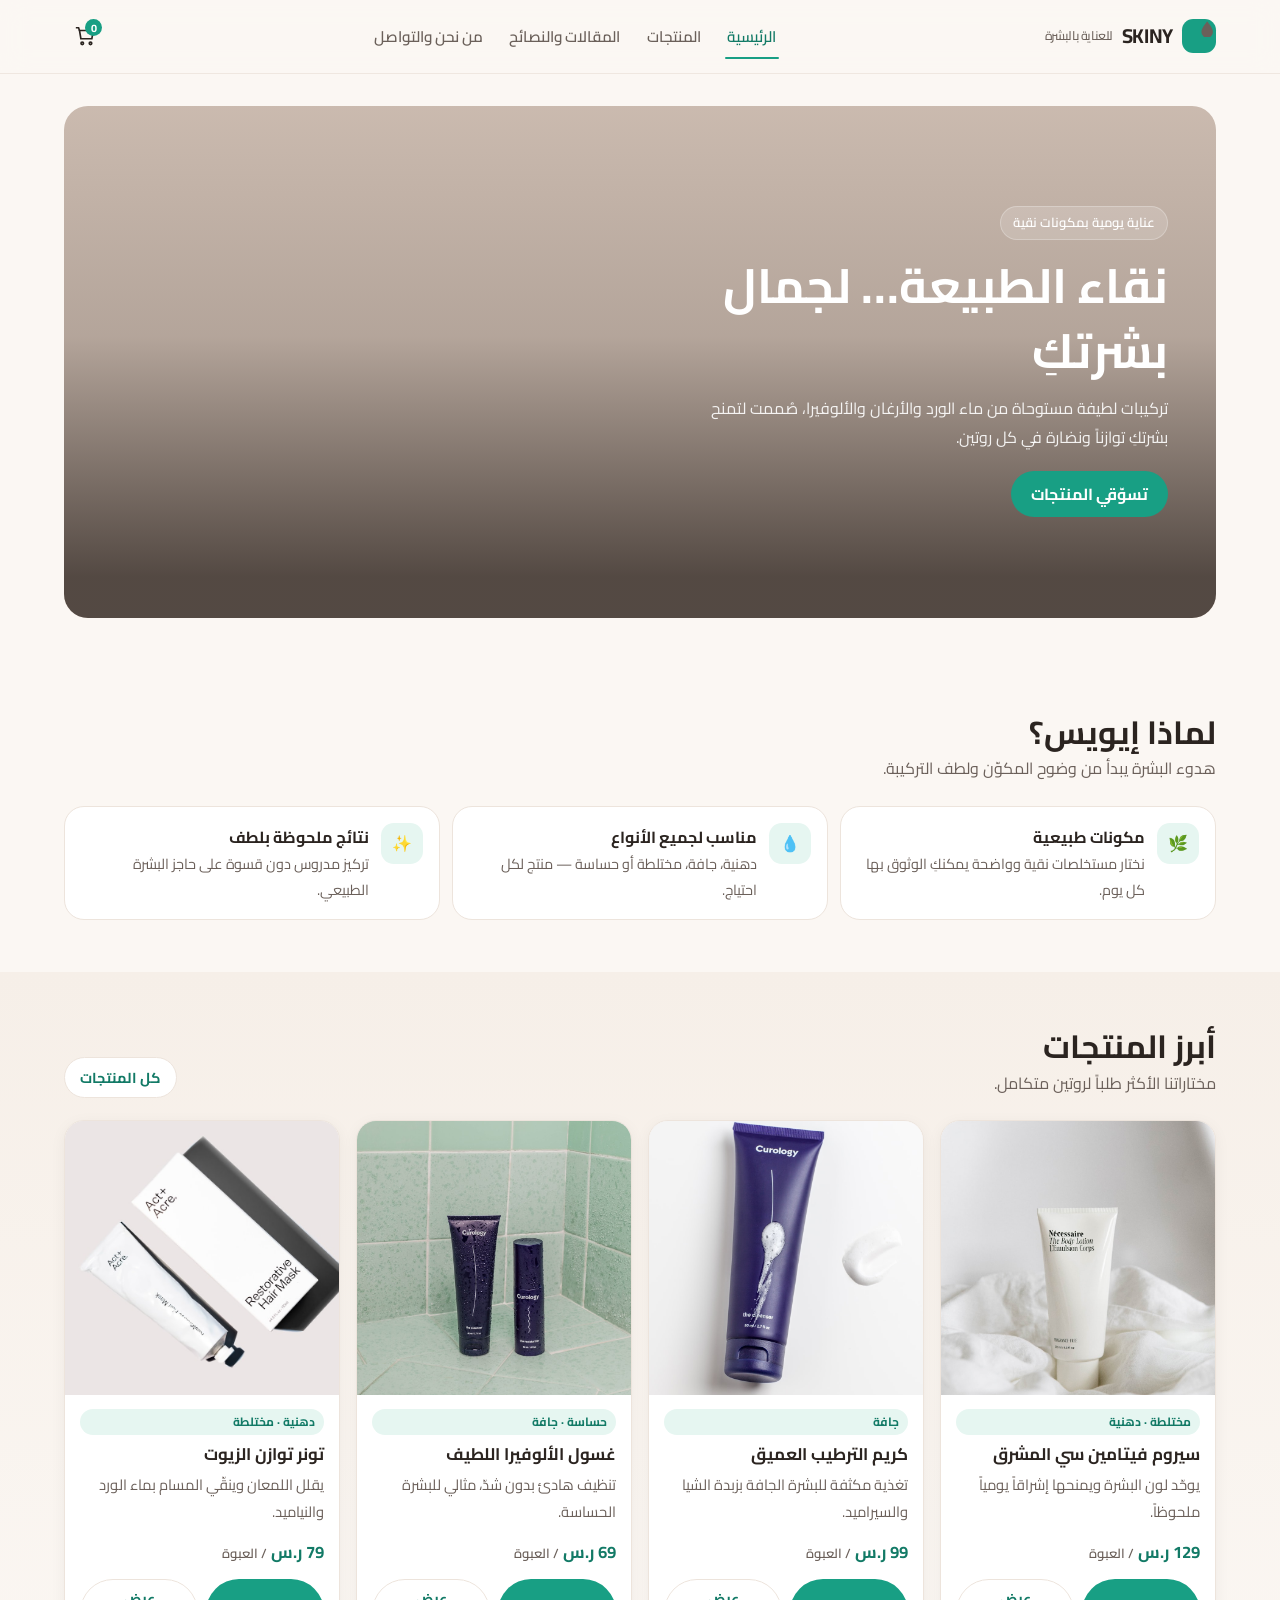
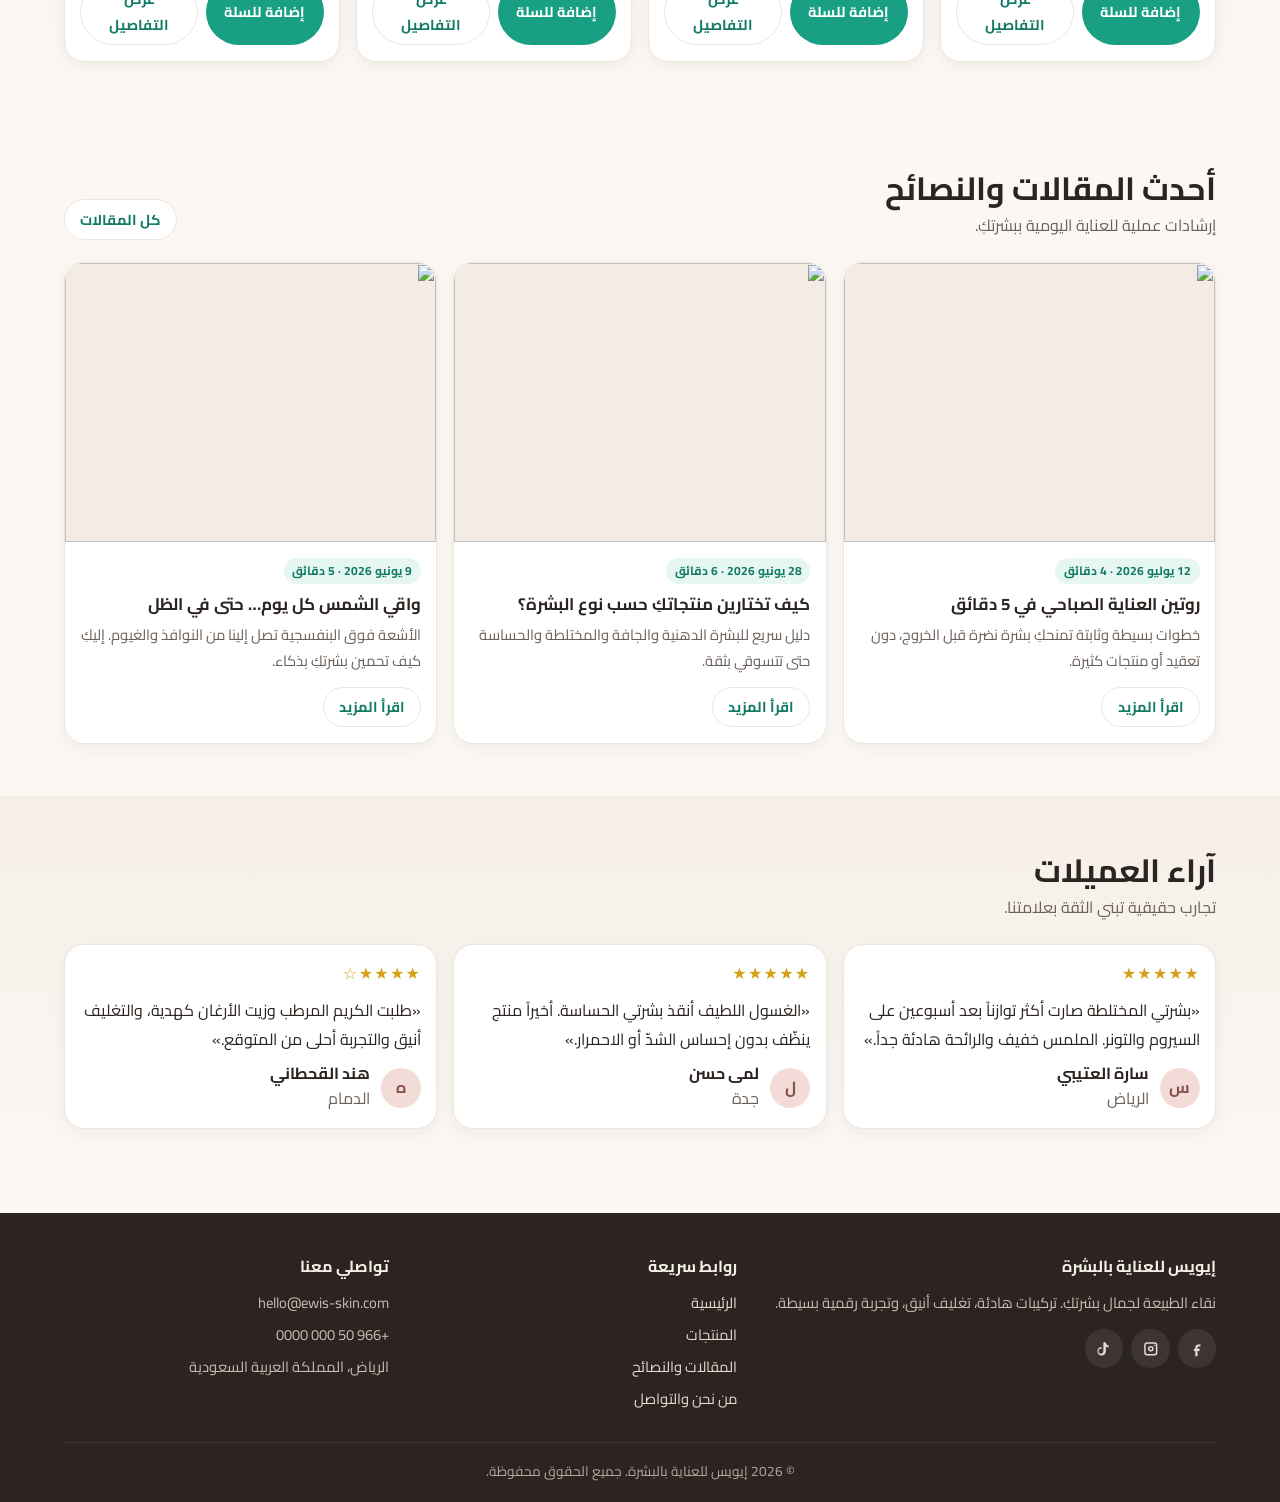
==== commit a57b713f: "Add files via upload" ====
--- a/cosmetic-main/index.html
+++ b/cosmetic-main/index.html
@@ -3,8 +3,8 @@
 <head>
   <meta charset="UTF-8">
   <meta name="viewport" content="width=device-width, initial-scale=1">
-  <meta name="description" content="إيويس للعناية بالبشرة — تركيبات لطيفة بمكونات طبيعية لنضارة يومية.">
-  <title>إيويس للعناية بالبشرة | الصفحة الرئيسية</title>
+  <meta name="description" content="سكيني للعناية بالبشرة — تركيبات لطيفة بمكونات طبيعية لنضارة يومية.">
+  <title>SKIN CARE</title>
   <link rel="icon" href="favicon.svg" type="image/svg+xml">
   <link rel="preconnect" href="https://fonts.googleapis.com">
   <link rel="preconnect" href="https://fonts.gstatic.com" crossorigin>
@@ -17,11 +17,11 @@
 
   <header class="header">
     <div class="header__inner">
-      <a class="logo" href="index.html" aria-label="إيويس — الرئيسية">
+      <a class="logo" href="index.html" aria-label="الرئيسية">
         <span class="logo__mark" aria-hidden="true">
           <svg viewBox="0 0 24 24" fill="none"><path d="M12 3c4.5 6 7.5 10 7.5 14a7.5 7.5 0 1 1-15 0C4.5 13 7.5 9 12 3z" fill="currentColor"/></svg>
         </span>
-        إيويس
+        SKINY
         <span>للعناية بالبشرة</span>
       </a>
       <nav class="nav" aria-label="التنقل الرئيسي">
